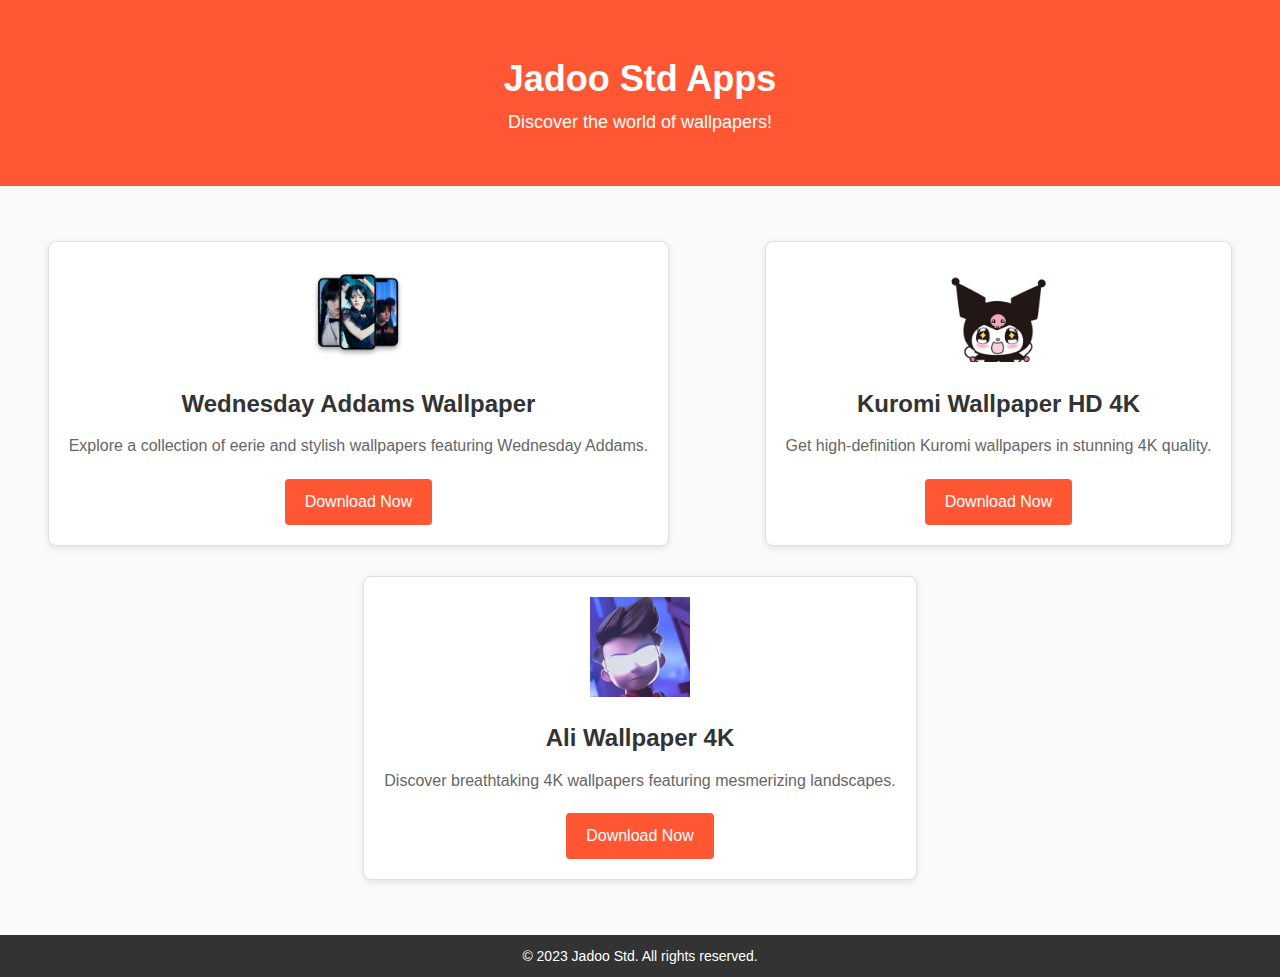
==== index.html @ 55395761 "Add files via upload" ====
<!DOCTYPE html>
<html lang="en">
<head>
    <meta charset="UTF-8">
    <meta name="viewport" content="width=device-width, initial-scale=1.0">
    <title>Jadoo Std Apps</title>
    <link rel="stylesheet" href="styles.css">
</head>
<body>
    <header class="header">
        <div class="header-inner">
            <h1 class="header-title">Jadoo Std Apps</h1>
            <p class="header-subtitle">Discover the world of wallpapers!</p>
        </div>
    </header>
    <section class="apps">
        <div class="app-card">
            <img src="wednesday_addams.jpg" alt="Wednesday Addams Wallpaper">
            <h2 class="app-title">Wednesday Addams Wallpaper</h2>
            <p class="app-description">Explore a collection of eerie and stylish wallpapers featuring Wednesday Addams.</p>
            <a class="app-download" href="https://play.google.com/store/apps/details?id=com.jadoo.wednesdaywallpaper">Download Now</a>
        </div>
        <div class="app-card">
            <img src="kuromi.png" alt="Kuromi Wallpaper HD 4K">
            <h2 class="app-title">Kuromi Wallpaper HD 4K</h2>
            <p class="app-description">Get high-definition Kuromi wallpapers in stunning 4K quality.</p>
            <a class="app-download" href="https://play.google.com/store/apps/details?id=com.jadoo.kuromiwallpaper">Download Now</a>
        </div>
        <div class="app-card">
            <img src="aliwallpaper.png" alt="Ali Wallpaper 4K">
            <h2 class="app-title">Ali Wallpaper 4K</h2>
            <p class="app-description">Discover breathtaking 4K wallpapers featuring mesmerizing landscapes.</p>
            <a class="app-download" href="https://play.google.com/store/apps/details?id=com.jadoo.ejen_ali_wallpaper">Download Now</a>
        </div>
    </section>
    <footer class="footer">
        <p class="footer-text">&copy; 2023 Jadoo Std. All rights reserved.</p>
    </footer>
</body>
</html>
---- styles.css ----
/* Reset some default styles */
body, h1, h2, p, a {
    margin: 0;
    padding: 0;
    font-family: Arial, sans-serif;
}

/* Global Styles */
body {
    background-color: #fafafa;
    color: #333;
    font-size: 16px;
    line-height: 1.6;
}

.container {
    max-width: 1200px;
    margin: 0 auto;
    padding: 20px;
}

/* Header Styles */
.header {
    background-color: #FF5733;
    text-align: center;
    padding: 50px 0;
}

.header-inner {
    max-width: 800px;
    margin: 0 auto;
}

.header-title {
    font-size: 36px;
    color: #fff;
}

.header-subtitle {
    font-size: 18px;
    color: #fff;
}

/* App Card Styles */
.apps {
    display: flex;
    justify-content: space-around;
    flex-wrap: wrap;
    padding: 40px 0;
}

.app-card {
    background-color: #fff;
    border: 1px solid #e0e0e0;
    border-radius: 8px;
    box-shadow: 0px 2px 6px rgba(0, 0, 0, 0.1);
    padding: 20px;
    margin: 15px;
    text-align: center;
    transition: transform 0.3s ease-in-out;
}

.app-card:hover {
    transform: translateY(-5px);
}

.app-card img {
    max-width: 100px;
    margin-bottom: 15px;
}

.app-title {
    font-size: 24px;
    color: #333;
    margin-bottom: 10px;
}

.app-description {
    font-size: 16px;
    color: #666;
}

.app-download {
    display: inline-block;
    margin-top: 20px;
    padding: 10px 20px;
    background-color: #FF5733;
    color: #fff;
    border-radius: 4px;
    text-decoration: none;
    transition: background-color 0.3s ease-in-out;
}

.app-download:hover {
    background-color: #FF4D26;
}

/* Footer Styles */
.footer {
    text-align: center;
    background-color: #333;
    color: #fff;
    padding: 10px 0;
}

.footer-text {
    font-size: 14px;
}
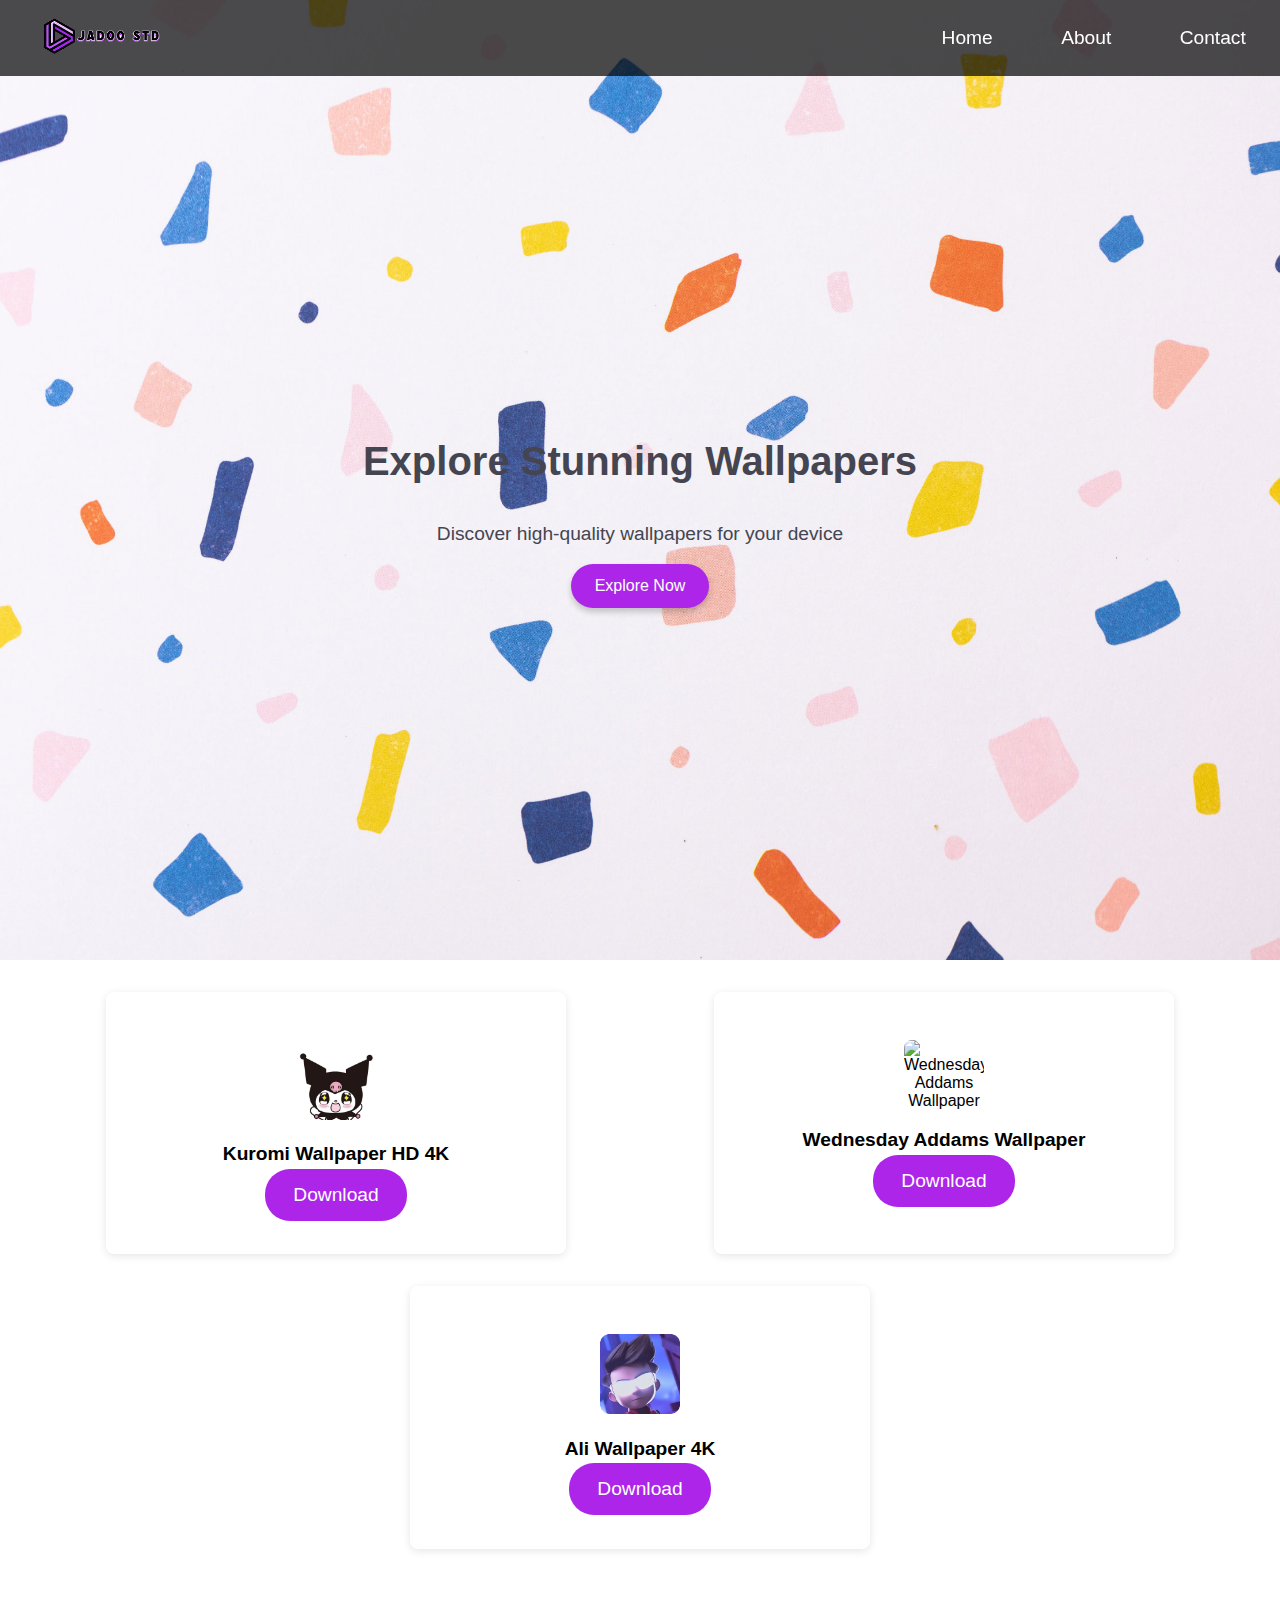
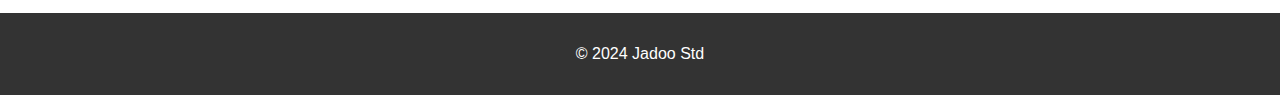
==== commit 88fffeca: "Add files via upload" ====
--- a/index.html
+++ b/index.html
@@ -3,38 +3,56 @@
 <head>
     <meta charset="UTF-8">
     <meta name="viewport" content="width=device-width, initial-scale=1.0">
-    <title>Jadoo Std Apps</title>
+    <title>Jadoo Std - Wallpapers</title>
     <link rel="stylesheet" href="styles.css">
 </head>
 <body>
-    <header class="header">
-        <div class="header-inner">
-            <h1 class="header-title">Jadoo Std Apps</h1>
-            <p class="header-subtitle">Discover the world of wallpapers!</p>
+    <header class="hero">
+        <nav>
+            <a href="index.html"><img src="logo.png" alt="Jadoo Std Logo" class="logo"></a>
+            <div class="menu-toggle" id="menu-toggle">
+                <div class="bar"></div>
+                <div class="bar"></div>
+                <div class="bar"></div>
+            </div>
+            <ul id="nav-links">
+                <li><a href="index.html">Home</a></li>
+                <li><a href="about.html">About</a></li>
+                <li><a href="contact.html">Contact</a></li>
+            </ul>
+        </nav>
+        
+        <h1>Explore Stunning Wallpapers</h1>
+        <p>Discover high-quality wallpapers for your device</p>
+        <a href="#apps" class="hero-button">Explore Now</a>
+    </header>
+
+    <section id="apps" class="app-grid">
+        <div class="app-item">
+            <img src="kuromi_icon.png" alt="Kuromi Wallpaper">
+            <h2>Kuromi Wallpaper HD 4K</h2>
+            <a href="kuromi-wallpaper.html" class="download-button">Download</a>
         </div>
-    </header>
-    <section class="apps">
-        <div class="app-card">
-            <img src="wednesday_addams.jpg" alt="Wednesday Addams Wallpaper">
-            <h2 class="app-title">Wednesday Addams Wallpaper</h2>
-            <p class="app-description">Explore a collection of eerie and stylish wallpapers featuring Wednesday Addams.</p>
-            <a class="app-download" href="https://play.google.com/store/apps/details?id=com.jadoo.wednesdaywallpaper">Download Now</a>
+        <div class="app-item">
+            <img src="Wednesday_icon.png" alt="Wednesday Addams Wallpaper">
+            <h2>Wednesday Addams Wallpaper</h2>
+            <a href="wednesday-wallpaper.html" class="download-button">Download</a>
         </div>
-        <div class="app-card">
-            <img src="kuromi.png" alt="Kuromi Wallpaper HD 4K">
-            <h2 class="app-title">Kuromi Wallpaper HD 4K</h2>
-            <p class="app-description">Get high-definition Kuromi wallpapers in stunning 4K quality.</p>
-            <a class="app-download" href="https://play.google.com/store/apps/details?id=com.jadoo.kuromiwallpaper">Download Now</a>
-        </div>
-        <div class="app-card">
-            <img src="aliwallpaper.png" alt="Ali Wallpaper 4K">
-            <h2 class="app-title">Ali Wallpaper 4K</h2>
-            <p class="app-description">Discover breathtaking 4K wallpapers featuring mesmerizing landscapes.</p>
-            <a class="app-download" href="https://play.google.com/store/apps/details?id=com.jadoo.ejen_ali_wallpaper">Download Now</a>
+        <div class="app-item">
+            <img src="ali_icon.png" alt="Ali Wallpaper 4K">
+            <h2>Ali Wallpaper 4K</h2>
+            <a href="ali-wallpaper.html" class="download-button">Download</a>
         </div>
     </section>
-    <footer class="footer">
-        <p class="footer-text">&copy; 2023 Jadoo Std. All rights reserved.</p>
+
+    <footer>
+        <p>&copy; 2024 Jadoo Std</p>
     </footer>
+
+    <script>
+        document.getElementById('menu-toggle').onclick = function() {
+            document.getElementById('nav-links').classList.toggle('show');
+        };
+    </script>
 </body>
 </html>
--- a/styles.css
+++ b/styles.css
@@ -1,108 +1,314 @@
-/* Reset some default styles */
-body, h1, h2, p, a {
+body {
+    margin: 0;
+    font-family: 'Roboto', sans-serif;
+    background-color: #f5f5f5;
+}
+
+header.hero {
+    height: 100vh;
+    background: url('hero-image.jpg') no-repeat center center/cover;
+    color: #444551;
+    display: flex;
+    flex-direction: column;
+    justify-content: center;
+    align-items: center;
+    text-align: center;
+}
+
+header.hero h1 {
+    font-size: 2.5em;
+    margin-bottom: 0.5em;
+}
+
+header.hero p {
+    font-size: 1.2em;
+    margin-bottom: 1em;
+}
+
+.hero-button {
+    background-color: #ac25e9;
+    padding: 0.8em 1.5em;
+    color: white;
+    text-decoration: none;
+    border-radius: 25px;
+    font-size: 1em;
+    box-shadow: 0px 4px 6px rgba(0, 0, 0, 0.2);
+    transition: background-color 0.3s;
+}
+
+.hero-button:hover {
+    background-color: #9020c5;
+}
+
+section.app-grid {
+    display: flex;
+    flex-wrap: wrap;
+    justify-content: space-around;
+    padding: 2em;
+    background-color: #ffffff;
+}
+
+.app-item {
+    background-color: #fff;
+    padding: 3em;
+    border-radius: 8px;
+    box-shadow: 0 2px 8px rgba(0, 0, 0, 0.1);
+    text-align: center;
+    width: 30%;
+    margin-bottom: 2em;
+}
+
+.app-item img {
+    max-width: 80px; /* Smaller icon size */
+    border-radius: 8px;
+}
+
+.app-item h2 {
+    margin: 1em 0;
+    font-size: 1.2em;
+}
+
+.download-button {
+    background-color: #ac25e9;
+    padding: 0.6em 1.2em;
+    color: white;
+    text-decoration: none;
+    border-radius: 25px;
+    font-size: 1em;
+    transition: background-color 0.3s;
+}
+
+.download-button:hover {
+    background-color: #ac25e9;
+}
+
+footer {
+    background-color: #333;
+    color: white;
+    text-align: center;
+    padding: 1em 0;
+}
+
+/* Responsive Design */
+@media (max-width: 768px) {
+    header.hero h1 {
+        font-size: 2em;
+    }
+
+    header.hero p {
+        font-size: 1em;
+    }
+
+    .app-item {
+        width: 80%; /* Full width on smaller screens */
+    }
+
+    .app-item img {
+        max-width: 60px; /* Even smaller icons on mobile */
+    }
+
+    .download-button {
+        padding: 0.5em 1em;
+        font-size: 0.9em;
+    }
+}
+
+.about-section, .contact-section {
+    padding: 2em;
+    background-color: #ffffff;
+    margin: 0 auto;
+    max-width: 800px;
+    text-align: center;
+}
+
+.about-section h2, .contact-section h2 {
+    font-size: 2em;
+    margin-bottom: 0.5em;
+}
+
+.about-section p, .contact-section p {
+    font-size: 1.1em;
+    margin-bottom: 1em;
+}
+
+.contact-section a {
+    color: #ac25e9;
+    text-decoration: none;
+}
+
+.contact-section a:hover {
+    text-decoration: underline;
+}
+
+/* Navigation Bar */
+nav {
+    background-color: rgba(0, 0, 0, 0.7); /* Semi-transparent background */
+    padding: 1em 0;
+    position: fixed;
+    width: 100%;
+    top: 0;
+    left: 0;
+    z-index: 1000;
+    text-align: center;
+}
+
+nav ul {
+    list-style: none;
     margin: 0;
     padding: 0;
-    font-family: Arial, sans-serif;
-}
-
-/* Global Styles */
-body {
-    background-color: #fafafa;
-    color: #333;
-    font-size: 16px;
-    line-height: 1.6;
-}
-
-.container {
-    max-width: 1200px;
-    margin: 0 auto;
-    padding: 20px;
-}
-
-/* Header Styles */
-.header {
-    background-color: #FF5733;
-    text-align: center;
-    padding: 50px 0;
-}
-
-.header-inner {
-    max-width: 800px;
-    margin: 0 auto;
-}
-
-.header-title {
-    font-size: 36px;
-    color: #fff;
-}
-
-.header-subtitle {
-    font-size: 18px;
-    color: #fff;
-}
-
-/* App Card Styles */
-.apps {
-    display: flex;
-    justify-content: space-around;
+    display: flex;
+    justify-content: center;
+}
+
+nav ul li {
+    margin: 0 15px;
+}
+
+nav ul li a {
+    color: white;
+    text-decoration: none;
+    font-size: 1.2em;
+    padding: 0.5em 1em;
+    border-radius: 5px;
+    transition: background-color 0.3s, color 0.3s;
+}
+
+nav ul li a:hover {
+    background-color: #ac25e9; /* Highlight on hover */
+    color: white;
+}
+
+/* Adjusting for hero section */
+.hero {
+    padding-top: 60px; /* Offset to account for fixed navbar */
+}
+
+/* Logo Styling */
+nav ul li a img.logo {
+    height: 40px; /* Adjust height as needed */
+    vertical-align: middle;
+    margin-right: 10px;
+}
+/* App Details Section */
+.app-details {
+    text-align: center;
+    padding: 2em;
+    background-color: #ffffff;
+}
+
+.app-details img {
+    max-width: 150px;
+    border-radius: 8px;
+    margin-bottom: 1em;
+}
+
+.app-details p {
+    font-size: 1.2em;
+    margin-bottom: 1.5em;
+}
+
+.download-button {
+    background-color: #ac25e9;
+    padding: 0.8em 1.5em;
+    color: white;
+    text-decoration: none;
+    border-radius: 25px;
+    font-size: 1.2em;
+    transition: background-color 0.3s;
+}
+
+.download-button:hover {
+    background-color: #831db2;
+}
+/* Base Navigation Styling */
+nav {
+    background-color: rgba(0, 0, 0, 0.7);
+    padding: 1em 0;
+    position: fixed;
+    width: 100%;
+    top: 0;
+    left: 0;
+    z-index: 1000;
+    display: flex;
+    justify-content: space-between;
+    align-items: center;
+    text-align: center;
+}
+
+nav .logo {
+    height: 40px; /* Adjust size as needed */
+    margin-left: 42px;
+}
+
+nav ul {
+    list-style: none;
+    margin: 0;
+    padding: 0;
+    display: flex;
+    justify-content: center;
     flex-wrap: wrap;
-    padding: 40px 0;
-}
-
-.app-card {
-    background-color: #fff;
-    border: 1px solid #e0e0e0;
-    border-radius: 8px;
-    box-shadow: 0px 2px 6px rgba(0, 0, 0, 0.1);
-    padding: 20px;
-    margin: 15px;
-    text-align: center;
-    transition: transform 0.3s ease-in-out;
-}
-
-.app-card:hover {
-    transform: translateY(-5px);
-}
-
-.app-card img {
-    max-width: 100px;
-    margin-bottom: 15px;
-}
-
-.app-title {
-    font-size: 24px;
-    color: #333;
-    margin-bottom: 10px;
-}
-
-.app-description {
-    font-size: 16px;
-    color: #666;
-}
-
-.app-download {
-    display: inline-block;
-    margin-top: 20px;
-    padding: 10px 20px;
-    background-color: #FF5733;
-    color: #fff;
-    border-radius: 4px;
-    text-decoration: none;
-    transition: background-color 0.3s ease-in-out;
-}
-
-.app-download:hover {
-    background-color: #FF4D26;
-}
-
-/* Footer Styles */
-.footer {
-    text-align: center;
-    background-color: #333;
-    color: #fff;
-    padding: 10px 0;
-}
-
-.footer-text {
-    font-size: 14px;
-}
+}
+
+nav ul li {
+    margin: 0 15px;
+}
+
+nav ul li a {
+    color: white;
+    text-decoration: none;
+    font-size: 1.2em;
+    padding: 0.5em 1em;
+    border-radius: 5px;
+    transition: background-color 0.3s, color 0.3s;
+}
+
+nav ul li a:hover {
+    background-color: #ac25e9;
+    color: white;
+}
+
+/* Menu Toggle Button */
+.menu-toggle {
+    display: none;
+    cursor: pointer;
+}
+
+.menu-toggle .bar {
+    width: 25px;
+    height: 3px;
+    background-color: white;
+    margin: 5px 0;
+    transition: 0.4s;
+}
+
+/* Responsive Styling */
+@media (max-width: 768px) {
+    .menu-toggle {
+        display: block;
+        position: absolute;
+        top: 20px;
+        right: 20px;
+    }
+
+    nav ul {
+        display: none; /* Hide menu by default */
+        flex-direction: column;
+        width: 100%;
+        background-color: rgba(0, 0, 0, 0.9);
+        position: absolute;
+        top: 60px;
+        left: 0;
+    }
+
+    nav ul.show {
+        display: flex; /* Show menu when toggled */
+    }
+
+    nav ul li {
+        margin: 10px 0; /* Space out menu items vertically */
+    }
+
+    nav ul li a {
+        font-size: 1.5em; /* Increase font size for mobile */
+    }
+}
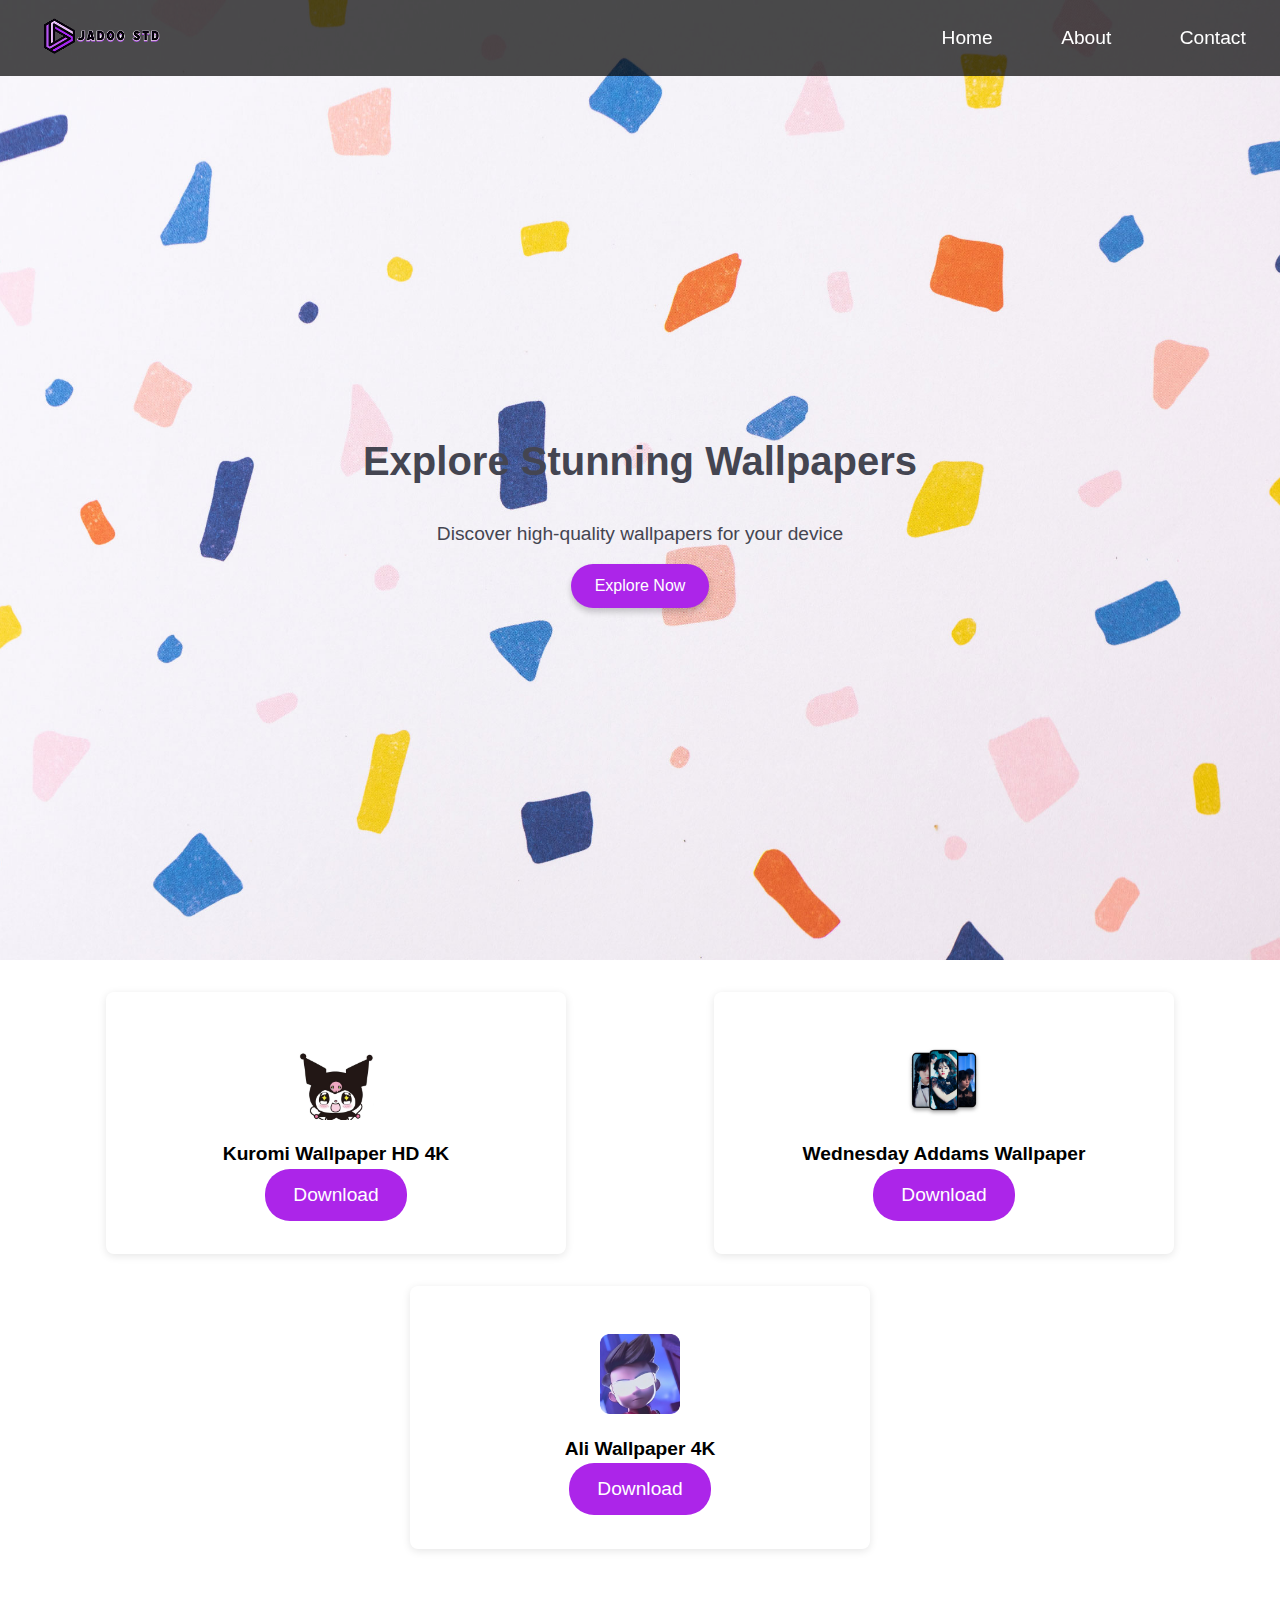
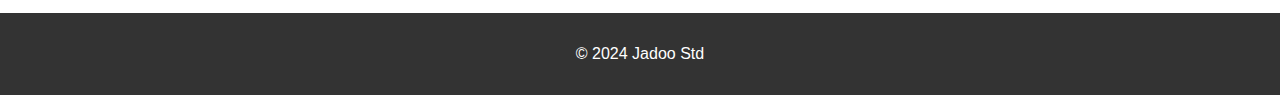
==== commit 4bf69c57: "Update index.html" ====
--- a/index.html
+++ b/index.html
@@ -34,7 +34,7 @@
             <a href="kuromi-wallpaper.html" class="download-button">Download</a>
         </div>
         <div class="app-item">
-            <img src="Wednesday_icon.png" alt="Wednesday Addams Wallpaper">
+            <img src="wednesday_icon.png" alt="Wednesday Addams Wallpaper">
             <h2>Wednesday Addams Wallpaper</h2>
             <a href="wednesday-wallpaper.html" class="download-button">Download</a>
         </div>
